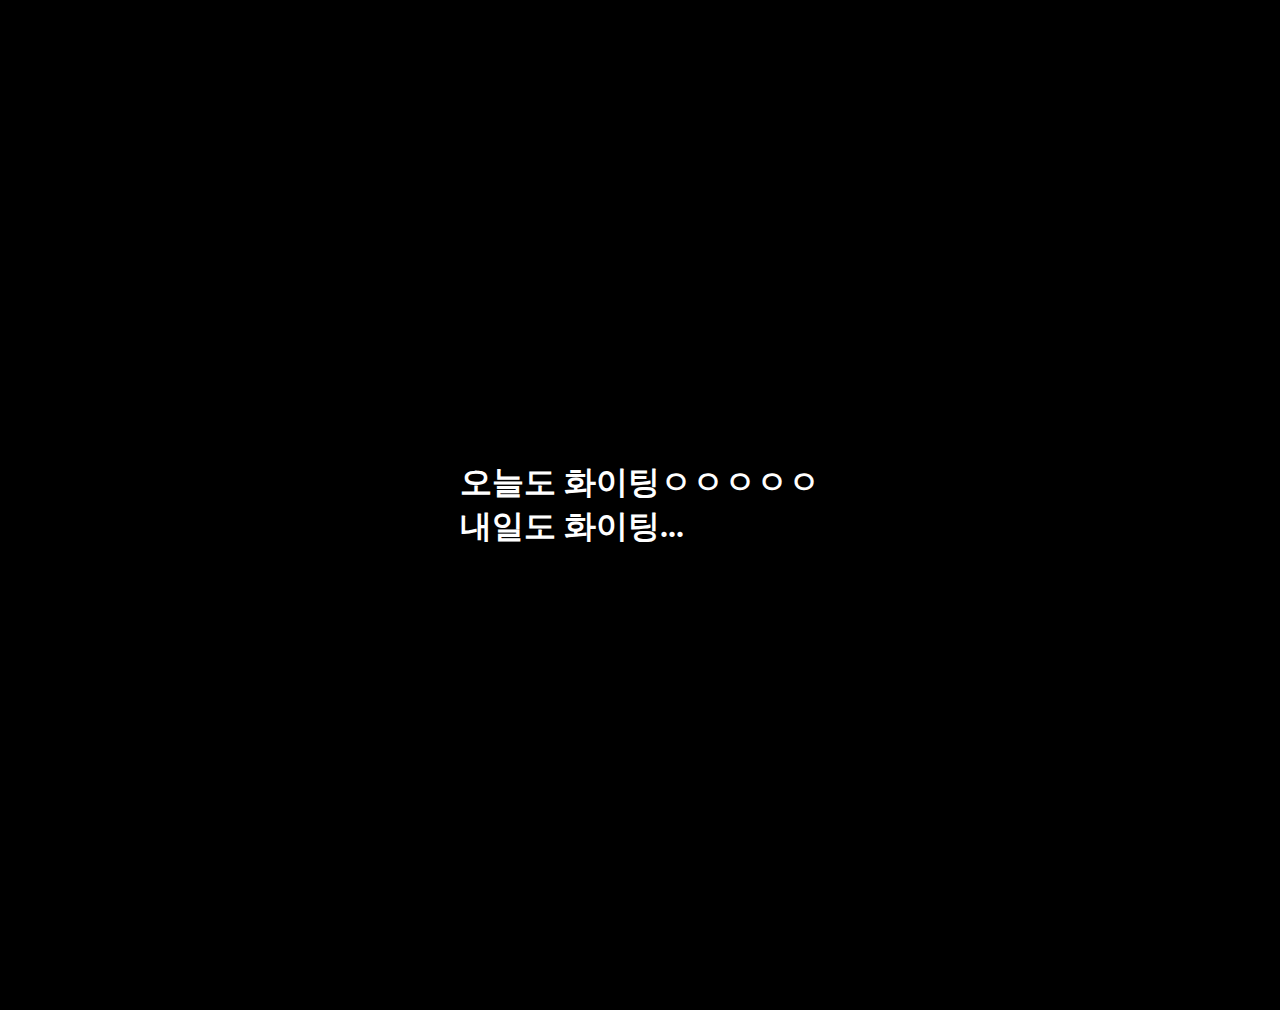
==== index.html @ cc757f72 "Merge branch 'main' of https://github.com/HAPPY-JM/tomato-do" ====
<!DOCTYPE html>
<html lang="ko">
  <head>
    <meta charset="UTF-8" />
    <meta http-equiv="X-UA-Compatible" content="IE=edge" />
    <meta name="viewport" content="width=device-width, initial-scale=1.0" />
    <meta
      name="description"
      content="오늘도 Tomato-do와 함께 알찬 하루 보내세요!"
    />
    <meta property="og:type" content="website" />
    <meta property="og:title" content="오늘도 알차게! :: Tomato-do" />
    <meta
      property="og:description"
      content="뽀모도로 타이머와 투두리스트로 소중한 시간을 관리해보세요"
    />
    <meta property="og:image" content="./img/logo_og.png" />
    <link
      rel="icon"
      href="./img/favicon.ico"
      type="image/x-icon"
      sizes="16x16"
    />
    <link rel="stylesheet" type="text/css" href="tomato-do.css" />
    <script
      src="https://kit.fontawesome.com/062162edd7.js"
      crossorigin="anonymous"
    ></script>
    <script src="https://use.fontawesome.com/releases/v5.2.0/js/all.js"></script>
    <link
      href="https://fonts.googleapis.com/icon?family=Material+Icons"
      rel="stylesheet"
    />
    <!-- Dexie.js CDN -->
    <script src="https://unpkg.com/dexie/dist/dexie.js"></script>
    <script src="index.js" type="module" defer></script>
    
    <title>오늘도 Tomato-do !</title>
  </head>
  <body>
    <header id="HEADER">
      <div class="logo">
        <img src="./img/logo.png" alt="로고" style="height: 6.5vh" ; />
        <span class="logo-title">Tomato-do</span>
      </div>
      <div id="gear">
        <input type="checkbox" id="layerPopup" />
        <label for="layerPopup" id="gear_popup">
          <i class="material-icons qIcon" , style="font-size: 50px"
            >question_mark</i
          >
        </label>
        <div id="layer_bg">
          <div id="popup">
            <h3>
              뽀모도로 란?
              <label for="layerPopup">X</label>
            </h3>
            25분간 집중해서 일을 한 다음 5분간 휴식하는 방식입니다.<br /><br />
            Tomato-do로 소중한 시간을 관리해보세요!
          </div>
        </div>
    <div id="badgeContent" style="display:none;padding:25px;font-size: 50px;background-color: ivory;height:300px;width:30% ;position:fixed;left:35%;top:30px">
      <button style="font-size: 15px;" id="closeBtn">닫기</button>
      <div id="badgeList">
        
        
        
        
        
      </div>
    </div>
    <i class="fa-solid fa-box" , style="font-size: 50px;" id="badgeBox"></i>
    
    
    
    
    
  </header>

    <!-- <body> -->
    <div id="TODO_LIST">
      <div class="profile">
        <label className="input-file-button" for="input-file">
          <img
            id="input-photo"
            src="./img/profile_pic.jpg"
            alt="profile_pic"
            ;
          />
        </label>
        <!-- <div class="profile_info"> -->
        <input
          type="file"
          id="input-file"
          style="display: none"
          accept="image/gif,image/jpeg,image/png"
        />
        <input id="profile_name" type="input" placeholder="이름" />
        <span class="profile_greeting">님 안녕하세요!</span>
        <!-- </div> -->
      </div>

      <div class="todo_list">
        <div class="todo_title">
          <span class="title_text"> To Do List</span>
          <!-- <button class="title_edit_btn"><i class="fa-solid fa-pencil"></i></button> -->
        </div>

        <div class="todo_plus">
          <form action="">
            <input id="todo" type="input" placeholder="할 일을 작성해주세요!" />
            <input id="todo_submit_btn" type="submit" value="추가" />
          </form>
        </div>

        <div class="todo_list list">
          <ul class="list_check" id="list_check">
            <!-- 동적으로 불러오기-->
          </ul>
        </div>

        <div class="todo_button">
          <form class="todo_clear_container" action="">
            <button id="todo_clear_btn" style="visibility: hidden">
              초기화
            </button>
          </form>
        </div>
      </div>
    </div>

    <div id="TIMER">
      <div id="today_date">
        <script>
          date = new Date();
          const week_saying = [
            "즐거운 ",
            "힘차게 시작하는 ",
            "파이팅 넘치게! ",
            "새로운 마음으로 ",
            "추진력이 필요한 ",
            "불타는 ",
            "신나는 ",
          ];
          const week = ["일", "월", "화", " 수", "목", "금", "토"];
          year = date.getFullYear();
          month = date.getMonth() + 1;
          day = date.getDate();
          document.getElementById("today_date").innerHTML =
            week_saying[date.getDay()] +
            month +
            "월 " +
            day +
            "일 " +
            week[date.getDay()] +
            "요일";
        </script>
      </div>
      <!-- /* timer */ -->
      <!-------------------타이머 애니메이션 시작---------------------->
      <div class="tomatoAnimationBox_main">
        <div id="tomatoAnimation">
          <img
            src="./img/tomatoGreen.svg"
            alt=""
            height="300px"
            width="300px"
            class="mask"
          />
          <img
            src="./img/tomatoRed.svg"
            alt=""
            height="300px"
            width="300px"
            class="mask masking"
          />
          <img src="./img/moon (6).png" alt="" class="moon" />
          <!-- 달사진 테스트용 -->
        </div>
      </div>
      <!-------------------타이머 애니메이션 종료---------------------->
      <div class="timerBox_main">
        <div class="timer">
          <div class="focus timer_clock">
            <span id="focus_min">25</span>:<span id="focus_sec">00</span>
          </div>
          <div class="timer_name">
            <span class="focusChangeColor">집중</span>시간
          </div>
        </div>

        <div class="timer">
          <div class="rest timer_clock">
            <span id="rest_min">05</span>:<span id="rest_sec">00</span>
          </div>

          <div class="timer_name">
            <span class="restChangeColor">휴식</span>시간
          </div>
        </div>
      </div>
      <div class="start_time_btn">
        <!-- 집중-휴식시간 정하는 옵션 버튼을 위해 만든 div영역 -->
        <input type="button" class="start_option1" value="25분-5분" />
        <input type="button" class="start_option2" value="50분-10분" />
      </div>
      <div class="timer_btn_collection">
        <!-- start, stop, reset 버튼 생성을 위해 div추가 -->
        <button class="timerBox_startButton">Start!</button>
        <button class="timerBox_stopButton" style="display: none;">Stop</button>    
        <button class="timerBox_resetButton" style="display: none;">Reset</button>
        <!-- 밑의 부분은 타이머 버튼 작동위한 코드임. index,js 부분과 index.html부분, badgeTimer.js 주석 함께 지워야함. -->
        <!-- <button id="DbtestBtn">test data 넣기</button> -->
      </div>
    </div>

    <button class="mode_change day" id="mode_btn">
      <i class="material-icons icon" style="color: rgb(70, 70, 70)"
        >dark_mode</i
      >
      <i
        class="material-icons icon"
        style="color: rgb(70, 70, 70); display: none"
        >light_mode</i
      >
    </button>
    <footer>
      <p>contributed by 김동철 이수정 서정민 지재영 배성현 박태훈 @elice</p>
    </footer>
    <div id="welcomePage">
      <h1 id="welcomeText">
        오늘도 화이팅ㅇㅇㅇㅇㅇ<br />
        내일도 화이팅...
      </h1>
    </div>
    <script src="timer.js"></script>
  </body>
</html>
---- tomato-do.css ----
body {
  /*화면 초기화*/
  margin: 0;
  padding: 0;
  border: 0;
  font-size: 100%;
  vertical-align: middle;
  background-color: #fff;
  width: 100%;
  min-height: 100vh;
  font-family: "NEXON Lv1 Gothic OTF";
  display: grid;
  position: relative;
  grid-gap: 0;
  grid-template-columns: repeat(2, 1fr);
  grid-template-rows: minmax(auto, auto);
  grid-template-areas:
    "header header"
    "todo_list  timer"
    "footer footer";
}

/* header */
header {
  grid-area: header;
  vertical-align: baseline;
  position: sticky;
  height: 8vh;
  top: 0px;
  background-color: #fff;
  box-shadow: 2px 2px 1px rgba(0, 0, 0, 0.1);
  padding-left: 32px;
  padding-right: 32px;
  display: flex;
  align-items: center;
  justify-content: space-between;
  z-index: 1;
}

.logo {
  grid-area: logo;
  display: flex;
  align-items: center;
  justify-content: center;
}

.logo-title {
  grid-area: logo-title;
  padding-left: 5px;
  font-family: "yg-jalnan";
  font-size: 48px;
  color: #555555;
  cursor: default;
}

#today_date {
  grid-area: date;
  text-align: center;
  margin-top: 24px;
  font-family: "TmoneyRoundWindExtraBold";
  font-size: 30px;
  color: #555555;
  text-transform: uppercase;
  line-height: 1.2;
  background-image: linear-gradient(transparent calc(100% - 10px), #ffd000 3px);
  background-repeat: no-repeat;
  background-size: 0% 100%;
  transition: background-size 0.5s;
}

#today_date.color {
  background-image: linear-gradient(transparent 60%, #ffd000 40%);
}
#today_date:hover {
  background-size: 100% 100%;
}

/* nav */
nav {
  display: flex;
  align-items: center;
  justify-content: space-between;
}

.nav-info {
  display: flex;
}

#gear_popup:hover {
  animation: rotate_image 6s linear infinite;
  transform-origin: 50% 50%;
  cursor: pointer;
}
@keyframes rotate_image {
  100% {
    transform: rotate(360deg);
  }
}

/*pop up*/

ul,
li {
  list-style: none;
}

a {
  text-decoration: none;
}

#layerPopup {
  display: none;
  position: fixed;
}

#layerPopup + label {
  display: inline-block;
  color: #333;
}

#layer_bg {
  display: none;
  width: 100%;
  height: 100%;
  background: rgba(0, 0, 0, 0.5);
}

#layer_bg > #popup {
  position: absolute;
  top: 130px;
  right: -40px;
  padding: 1px 15px;
  box-sizing: border-box;
  border-radius: 15px;
  border-top-right-radius: 0;
  transform: translate(-50%, -50%);
  width: 240px;
  height: 170px;
  background: #fff;
  /* border: 1px solid black; */
  box-shadow: 2px 4px 10px rgba(0, 0, 0, 0.5);
}

#layer_bg > #popup > h2 {
  margin-bottom: 25px;
}

#layer_bg > #popup > h2 > label {
  float: top;
}

#layerPopup:checked + label + #layer_bg {
  display: block;
}

#popup h3 label {
  margin-left: 80px;
}

/* main */

#TODO_LIST {
  grid-area: todo_list;
  background-color: #3aa694;
  display: block;
  min-height: 100vh;
  padding-left: 15px;
  padding-right: 15px;
  color: #fff;
}

.profile {
  display: flex;
  font-family: "TmoneyRoundWindExtraBold";
  font-size: 30px;
  margin-top: 20px;
  margin-bottom: 20px;
  align-items: center;
}

#profile_name {
  width: min(120px);
  border-top: none;
  border-left: none;
  border-right: none;
  border-bottom: 3px solid #256d61;
  background-color: #3aa694;
  font-family: "TmoneyRoundWindExtraBold";
  text-align: center;
  font-size: 30px;
  color: white;
  outline: none;
}

#profileinput {
  background-image: url("./img/profile_pic.jpg");
  width: 40px;
  height: 40px;
  border-radius: 100%;
}

#input-photo {
  cursor: pointer;
  width: 50px;
  height: 50px;
  border-radius: 100%;
}

.title_text {
  font-family: "NEXON Lv1 Gothic OTF Bold";
  font-weight: bold;
  font-size: 40px;
}

.todo_plus {
  display: inline-block;
  align-items: center;
  width: 90%;
  box-sizing: border-box;
  margin-top: 15px;
  margin: 20px;
}

.todo_title {
  margin-left: 20px;
  margin-right: 20px;
  margin-top: 20px;
}

#todo {
  width: 85%;
  height: min(30px);
  font-family: "TmoneyRoundWindRegular";
  font-size: 15px;
  border: 3px solid #256d61;
  border-radius: 0.5rem;
}

#todo_submit_btn {
  width: 10%;
  height: 40px;
  background-color: #cccccc;
  border: none;
  border-radius: 0.5rem;
  font-family: "TmoneyRoundWindRegular";
  font-size: 15px;
  cursor: pointer;
}

.list_check {
  align-items: left;
  width: 100%;
  font-family: "TmoneyRoundWindRegular";
}

.list_edit_btn,
.list_delete_btn {
  width: 3vw;
  height: 3vh;
  background-color: #fff;
  border: none;
  border-radius: 10rem;
  margin: 5px;
  box-shadow: 1px 2px 2px #d0d0d0;
}

.list_edit_btn:hover {
  background-color: #3aa694;
  color: #fff;
}
.list_delete_btn:hover {
  background-color: tomato;
  color: #fff;
}

#todo_update {
  border-top: none;
  border-left: none;
  border-right: none;
  border-bottom: 3px, #256d61;
  outline: none;
}

#todo_update:hover {
  background-color: #deece6;
}

#todo_update_submit_btn {
  background-color: #cccccc;
  border: none;
  border-radius: 0.5rem;
  font-family: "TmoneyRoundWindRegular";
  font-size: 15px;
  cursor: pointer;
}

.todo_list {
  background-color: #fff;
  border-radius: 1rem;
  border: none;
  color: black;
  overflow-x: hidden;
  word-break: break-all;
  margin-bottom: 15px;
}

.todo_list::-webkit-scrollbar {
  width: 8px;
}
.todo_list::-webkit-scrollbar-thumb {
  background-color: rgba(0, 0, 0, 0.308);
  border-radius: 20px;
  box-shadow: inset -2px -2px 7px rgba(110, 110, 110, 0.822);
}
.todo_list::-webkit-scrollbar-track {
  background-color: #ededee;
  border-radius: 20px;
}

.list_check {
  list-style-type: none;
  padding-inline-start: 20px;
  max-height: 400px;
}

/* span 태그 부분 일정한 길이로 설정 */
.list_name {
  display: inline-block;
  width: 70%;
}
/* 수정, 삭제 버튼 크기 조정 */
.list_edit_btn {
  font-size: 15px;
  padding: 0;
}

.list_delete_btn {
  font-size: 15px;
  padding: 0;
}

.todo_list list {
  margin: 0;
  padding: 0;
}

.todo_button {
  display: block;
  align-items: center;
  width: 89%;
  box-sizing: border-box;
  margin: 20px;
}

.todo_clear_container {
  display: flex;
  justify-content: flex-end;
}

#todo_clear_btn {
  width: 18%;
  height: 40px;
  background-color: #cccccc;
  border: none;
  border-radius: 0.5rem;
  font-family: "TmoneyRoundWindRegular";
  font-size: 15px;
  cursor: pointer;
}

/* timer */

#TIMER {
  grid-area: timer;
  padding-left: 15px;
  padding-right: 15px;
  display: block;
  min-height: 100vh;
  align-items: center;
  justify-content: center;
  background-color: #e9e9e9;
  place-items: center;
}

#timerBox {
  font-size: 25px;
  color: #555555;
}

.timerBox_main {
  display: flex;
  align-items: center;
  justify-content: center;
}

.tomatoAnimationBox_main {
  padding: 30px;
}

.timer {
  padding-top: 20px;
  padding-bottom: 20px;
}

.timer_clock {
  font-family: "LAB디지털";
  font-size: 80px;
  text-align: center;
  width: 180px;
  text-align: center;
}

.timer_name {
  text-align: center;
  font-family: "Cafe24Ssurround";
  font-size: 40px;
  text-transform: uppercase;
  line-height: 1.2;
  background-image: linear-gradient(transparent calc(100% - 8px), #fff 2px);
  background-repeat: no-repeat;
  background-size: 0% 100%;
  transition: background-size 0.5s;
}

.timer_name.color {
  background-image: linear-gradient(transparent 60%, #ffd000 40%);
}
.timer_name:hover {
  background-size: 100% 100%;
}

.timer_clock {
  padding: 20px;
}

.timer_btn_collection {
  display: flex;
  font-size: 30px;
  align-items: center;
  justify-content: center;
}

.start_time_btn {
  display: flex;
  align-items: center;
  justify-content: center;
}

.start_option1,
.start_option2 {
  cursor: pointer;
  color: #555555;
  margin: 15px;
  font-size: 20px;
  padding: 10px;
  font-family: "TmoneyRoundWindExtraBold";
  background-color: #fff;
  border: none;
  border-radius: 2rem;
  box-shadow: 1px 1px 6px #d0d0d0;
}

.start_option1:hover {
  background-color: #3aa694;
}
.start_option2:hover {
  background-color: #3aa694;
}

.start_option1:focus {
  background-color: #3aa694;
  color: #fff;
}
.start_option2:focus {
  background-color: #3aa694;
  color: #fff;
}

.timerBox_startButton,
.timerBox_stopButton,
.timerBox_resetButton {
  cursor: pointer;
  width: 200px;
  padding: 10px;
  margin: 10px;
  color: #555555;
  font-size: 30px;
  font-family: "yg-jalnan";
  border: none;
  background-color: white;
  border-radius: 1rem;
  box-shadow: 1px 1px 6px #d0d0d0;
}

.timerBox_startButton:hover {
  background-color: rgb(255, 196, 0);
  color: #fff;
}
.timerBox_stopButton:hover {
  background-color: tomato;
  color: #fff;
}
.timerBox_resetButton:hover {
  background-color: #3aa694;
  color: #fff;
}

footer {
  grid-area: footer;
  position: relative;
  display: flex;
  bottom: 0px;
  height: 2vh;
  padding: 10px;
  background-color: #c1cdc8;
  font-size: 15px;
  color: rgb(103, 107, 124);
  align-items: center;
  justify-content: center;
}

.mode_change {
  position: fixed;
  display: flex;
  align-items: center;
  justify-content: center;
  right: 2%;
  bottom: 5%;
  z-index: 100;
  background-color: #ececec;
  width: 50px;
  height: 50px;
  border-radius: 50%;
  border: none;
  cursor: pointer;
  box-shadow: 1px 2px 2px #d0d0d0;
}

.mode_change i {
  font-size: 40px;
}

/* 화면 축소시 & 모바일 브라우저 */
@media screen and (max-width: 950px) {
  body {
    display: grid;
    grid-template-columns: minmax(auto, auto);
    grid-template-rows: minmax(auto, auto);
    grid-template-areas:
      "header"
      "todo_list"
      "timer"
      "footer";
  }

  header {
    padding-left: 5px;
    padding-right: 5px;
    align-items: center;
    justify-content: center;
  }

  /* #today_date {
    display: none;
  } */

  #gear {
    display: none;
  }

  .list_check {
    max-height: 300px;
  }

  .todo_list {
    margin-bottom: 15px;
  }

  #today_date {
    font-size: 22px;
  }

  #TODO_LIST {
    max-height: 100%;
  }

  #todo {
    width: 84%;
  }

  #todo_submit_btn {
    width: 11%;
  }

  #TIMER {
    height: 100%;
  }

  .timerBox_main {
    justify-content: space-around;
  }

  .timer_clock {
    padding: 0 14px;
    font-size: 72px;
  }

  .timerBox_startButton,
  .timerBox_stopButton,
  .timerBox_resetButton {
    width: 170px;
  }

  footer {
    bottom: 0;
    font-size: smaller;
    text-align: center;
    justify-content: center;
    word-break: break-all;
  }
}

/* 폰트 */
@font-face {
  font-family: "yg-jalnan";
  src: url("https://cdn.jsdelivr.net/gh/projectnoonnu/noonfonts_four@1.2/JalnanOTF00.woff")
    format("woff");
  font-weight: normal;
  font-style: normal;
}
@font-face {
  font-family: "NEXON Lv1 Gothic OTF";
  src: url("https://cdn.jsdelivr.net/gh/projectnoonnu/noonfonts_20-04@2.1/NEXON Lv1 Gothic OTF.woff")
    format("woff");
  font-weight: normal;
  font-style: normal;
}
@font-face {
  font-family: "NEXON Lv1 Gothic OTF Bold";
  src: url("https://cdn.jsdelivr.net/gh/projectnoonnu/noonfonts_20-04@2.1/NEXON Lv1 Gothic OTF Bold.woff")
    format("woff");
  font-weight: normal;
  font-style: normal;
}
@font-face {
  font-family: "TmoneyRoundWindRegular";
  src: url("https://cdn.jsdelivr.net/gh/projectnoonnu/noonfonts_20-07@1.0/TmoneyRoundWindRegular.woff")
    format("woff");
  font-weight: normal;
  font-style: normal;
}
@font-face {
  font-family: "TmoneyRoundWindExtraBold";
  src: url("https://cdn.jsdelivr.net/gh/projectnoonnu/noonfonts_20-07@1.0/TmoneyRoundWindExtraBold.woff")
    format("woff");
  font-weight: normal;
  font-style: normal;
}
@font-face {
  font-family: "LAB디지털";
  src: url("https://cdn.jsdelivr.net/gh/projectnoonnu/noonfonts_20-07@1.0/LAB디지털.woff")
    format("woff");
  font-weight: normal;
  font-style: normal;
}
@font-face {
  font-family: "Cafe24Ssurround";
  src: url("https://cdn.jsdelivr.net/gh/projectnoonnu/noonfonts_2105_2@1.0/Cafe24Ssurround.woff")
    format("woff");
  font-weight: normal;
  font-style: normal;
}

/**********타이머 애니메이션 시작**********/
.tomatoAnimationBox_main {
  display: flex;
  align-items: center;
  justify-content: center;
}
#tomatoAnimation {
  display: flex;
}
img.masking {
  position: absolute;

  /* webkit 속성 (크롬O) 크로스브라우징 테스트 괜찮으면 웹킷만 해도 될것 같습니다. 현재 크롬,파이어폭스,사파리 of ios 지원 */
  -webkit-mask-image: url("./img/maskPng.png");
  -webkit-mask-mode: alpha;
  -webkit-mask-repeat: no-repeat;
  -webkit-mask-size: 100%;
  -webkit-mask-position-y: 0px;

  /* 표준 css 속성 (크롬X) */
  /* mask-image: url("./img/maskPng2.png");
  mask-mode: alpha;
  mask-repeat: no-repeat;
  mask-size: 100%;
  mask-position: 0 0px; */
}
/**********타이머 애니메이션 종료**********/

/* night mode  */
:root {
  --night1: #121318;
  --night2: #1a1d24;
  --night3: #2c303b;
  --night4: #bdc0cf;
  --night5: #f7ece1;
}
.night {
  color: var(--night4);
}

header.night,
footer.night,
.todo_list.night {
  background-color: var(--night3);
}

#TODO_LIST.night,
#profile_name.night {
  background-color: var(--night2);
}

#profile_name.night {
  border-bottom: 3px solid var(--night5);
}

#TIMER.night {
  background-color: var(--night1);
}

header.night,
.logo-title.night,
#today_date.night,
.qIcon.night {
  color: rgba(255, 255, 255, 0.9);
}

* {
  transition: background-color 0.3s;
}

#popup.night {
  color: black;
}

.title_text {
  color: #3aa694;
}

#todo.night {
  border: 3px solid var(--night5);
}
.focusChangeColor {
  color: orange;
}

.restChangeColor {
  color: #78e3d8;
}

.title_text.night {
  color: #f7ece1;
}

.focusChangeColor.night {
  color: #f7b801;
}

.restChangeColor.night {
  color: #f18701;
}

.start_time_btn.night > .start_option1:hover,
.start_time_btn.night > .start_option2:hover,
.start_time_btn.night > .start_option1:focus,
.start_time_btn.night > .start_option2:focus {
  background-color: #f18701;
}

#today_date.night {
  background-image: linear-gradient(
    transparent calc(100% - 10px),
    #b0b0b04d 3px
  );
}

/* 나이트모드타이머 ㅡㅡㅡㅡㅡㅡㅡㅡㅡㅡㅡㅡㅡㅡㅡㅡㅡㅡㅡㅡㅡㅡㅡㅡ*/
.moon {
  display: none;
  width: 300px;
  height: 300px;
  overflow: hidden;
  /* 원형이미지가 아니면 아래는 주석처리 */
  /* border-radius: 50%;  
  background-color: #f8f8da; 
  box-shadow: 0 0 30px #dbd0ba;  */
}

/* welcome page 및 이름 입력받기 */
#welcomePage {
  position: absolute;
  width: 100%;
  height: 100%;
  background-color: black;
  color: white;
  z-index: 1000;
  display: flex;
  flex-direction: column;
  justify-content: center;
  align-items: center;
  animation: welcomeAni 3s 1s forwards;
}

@keyframes welcomeAni {
  0% {
    visibility: visible;
  }
  100% {
    visibility: hidden;
    opacity: 0;
  }
}
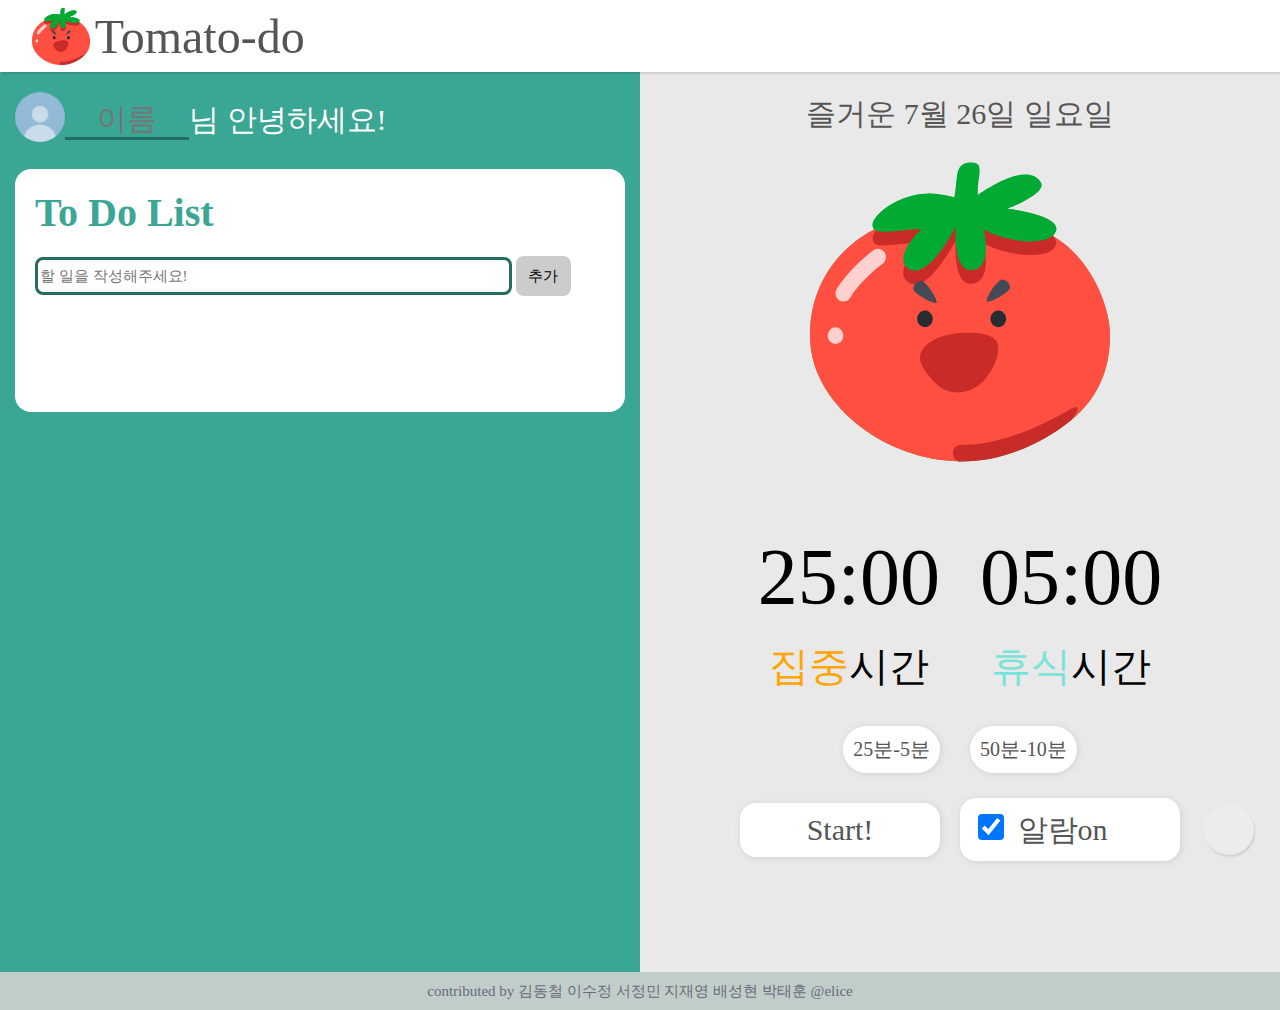
==== commit 281bead5: "(미완성)알람기능구현 테스트를 위해 모든 시간은 5초로 설정되어있습니다. 확정시 버튼 display등 보완 예정입니다. 지원되지 않는 기기는 시간설정 한번 해주고 하시면 될수도있습" ====
--- a/index.html
+++ b/index.html
@@ -34,7 +34,6 @@
     <!-- Dexie.js CDN -->
     <script src="https://unpkg.com/dexie/dist/dexie.js"></script>
     <script src="index.js" type="module" defer></script>
-    
     <title>오늘도 Tomato-do !</title>
   </head>
   <body>
@@ -60,23 +59,8 @@
             Tomato-do로 소중한 시간을 관리해보세요!
           </div>
         </div>
-    <div id="badgeContent" style="display:none;padding:25px;font-size: 50px;background-color: ivory;height:300px;width:30% ;position:fixed;left:35%;top:30px">
-      <button style="font-size: 15px;" id="closeBtn">닫기</button>
-      <div id="badgeList">
-        
-        
-        
-        
-        
-      </div>
-    </div>
-    <i class="fa-solid fa-box" , style="font-size: 50px;" id="badgeBox"></i>
-    
-    
-    
-    
-    
-  </header>
+      </div>
+    </header>
 
     <!-- <body> -->
     <div id="TODO_LIST">
@@ -122,9 +106,7 @@
 
         <div class="todo_button">
           <form class="todo_clear_container" action="">
-            <button id="todo_clear_btn" style="visibility: hidden">
-              초기화
-            </button>
+            <button id="todo_clear_btn" style="visibility: hidden;">초기화</button>
           </form>
         </div>
       </div>
@@ -208,10 +190,17 @@
       <div class="timer_btn_collection">
         <!-- start, stop, reset 버튼 생성을 위해 div추가 -->
         <button class="timerBox_startButton">Start!</button>
-        <button class="timerBox_stopButton" style="display: none;">Stop</button>    
-        <button class="timerBox_resetButton" style="display: none;">Reset</button>
-        <!-- 밑의 부분은 타이머 버튼 작동위한 코드임. index,js 부분과 index.html부분, badgeTimer.js 주석 함께 지워야함. -->
-        <!-- <button id="DbtestBtn">test data 넣기</button> -->
+        <button class="timerBox_stopButton" style="display: none">Stop</button>
+        <button class="timerBox_resetButton" style="display: none">
+          Reset
+        </button>
+        <!-- 타이머 알람 체크박스 -->
+      <div class="timer_snd">
+        <label>
+          <input type="checkbox" class = "snd_check" id="snd_check" checked />
+          <span id="snd_text" class = "snd_check">알람on</span>
+        </label>
+      </div>
       </div>
     </div>
 
@@ -228,12 +217,6 @@
     <footer>
       <p>contributed by 김동철 이수정 서정민 지재영 배성현 박태훈 @elice</p>
     </footer>
-    <div id="welcomePage">
-      <h1 id="welcomeText">
-        오늘도 화이팅ㅇㅇㅇㅇㅇ<br />
-        내일도 화이팅...
-      </h1>
-    </div>
     <script src="timer.js"></script>
   </body>
 </html>
--- a/tomato-do.css
+++ b/tomato-do.css
@@ -138,7 +138,7 @@
   height: 170px;
   background: #fff;
   /* border: 1px solid black; */
-  box-shadow: 2px 4px 10px rgba(0, 0, 0, 0.5);
+  box-shadow: 1px 2px 2px #d0d0d0;
 }
 
 #layer_bg > #popup > h2 {
@@ -405,8 +405,6 @@
 .timer_clock {
   font-family: "LAB디지털";
   font-size: 80px;
-  text-align: center;
-  width: 180px;
   text-align: center;
 }
 
@@ -722,8 +720,8 @@
   background-color: var(--night2);
 }
 
-#profile_name.night {
-  border-bottom: 3px solid var(--night5);
+#profile_name.night{
+  border-bottom: 3px solid var(--night5); 
 }
 
 #TIMER.night {
@@ -749,7 +747,7 @@
   color: #3aa694;
 }
 
-#todo.night {
+#todo.night{ 
   border: 3px solid var(--night5);
 }
 .focusChangeColor {
@@ -772,9 +770,9 @@
   color: #f18701;
 }
 
-.start_time_btn.night > .start_option1:hover,
-.start_time_btn.night > .start_option2:hover,
-.start_time_btn.night > .start_option1:focus,
+.start_time_btn.night > .start_option1:hover ,
+.start_time_btn.night > .start_option2:hover , 
+.start_time_btn.night > .start_option1:focus ,
 .start_time_btn.night > .start_option2:focus {
   background-color: #f18701;
 }
@@ -798,27 +796,23 @@
   box-shadow: 0 0 30px #dbd0ba;  */
 }
 
-/* welcome page 및 이름 입력받기 */
-#welcomePage {
-  position: absolute;
-  width: 100%;
-  height: 100%;
-  background-color: black;
-  color: white;
-  z-index: 1000;
-  display: flex;
-  flex-direction: column;
-  justify-content: center;
-  align-items: center;
-  animation: welcomeAni 3s 1s forwards;
-}
-
-@keyframes welcomeAni {
-  0% {
-    visibility: visible;
-  }
-  100% {
-    visibility: hidden;
-    opacity: 0;
-  }
-}
+/* 알람 체크박스 ㅡㅡㅡㅡㅡㅡㅡㅡㅡㅡㅡㅡㅡㅡㅡㅡ */
+#snd_check {
+  zoom: 2.0;
+}
+#snd_text{
+  user-select: none;
+}
+.timer_snd{
+  cursor: pointer;
+  width: 200px;
+  padding: 10px;
+  margin: 10px;
+  color: #555555;
+  font-size: 30px;
+  font-family: "yg-jalnan";
+  border: none;
+  background-color: white;
+  border-radius: 1rem;
+  box-shadow: 1px 1px 6px #d0d0d0;
+}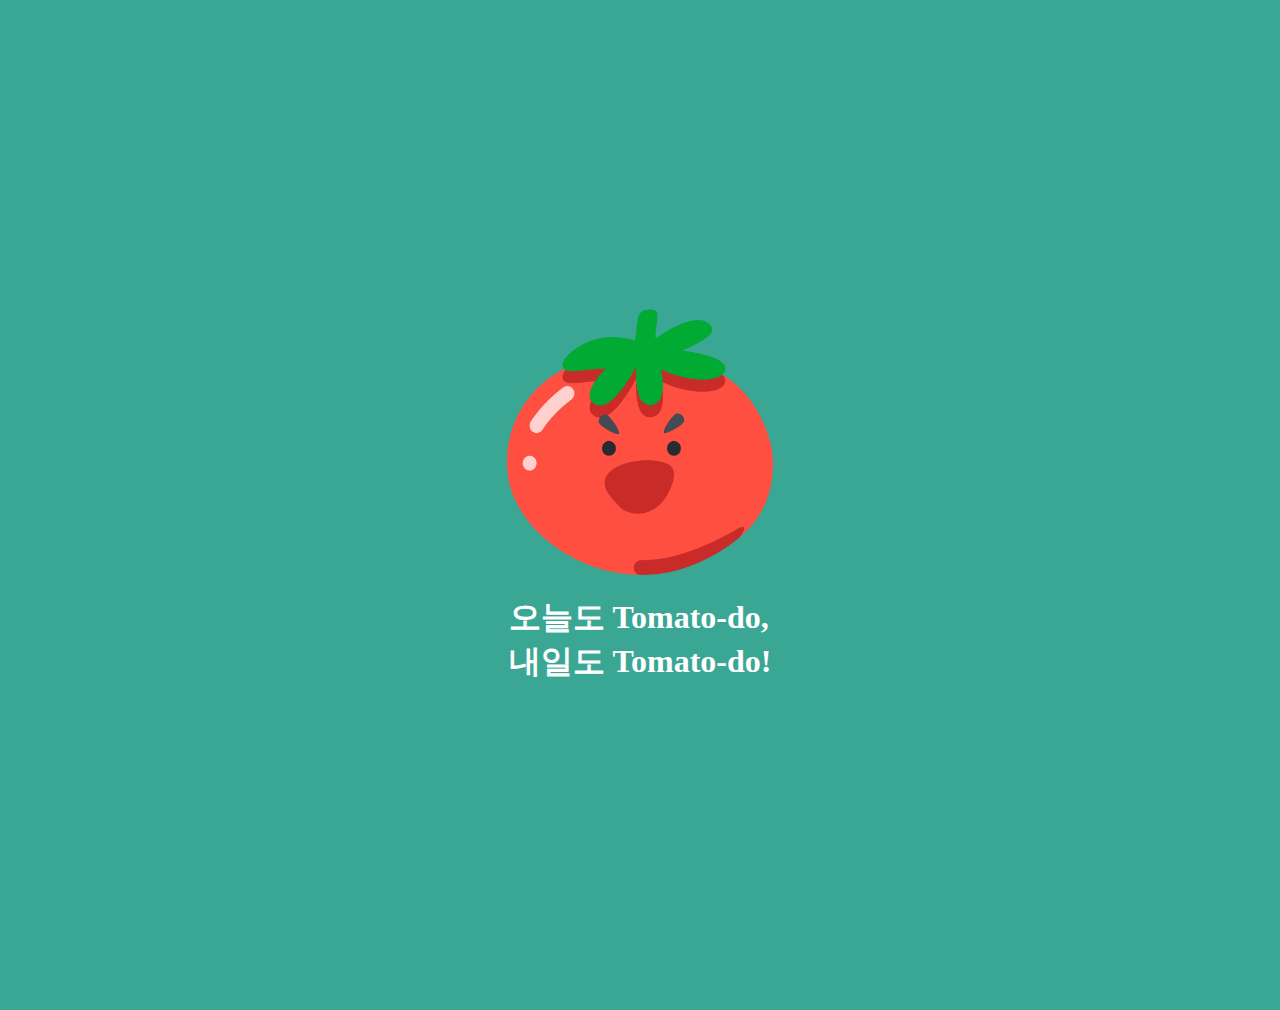
==== commit 3f9ce3f4: "Merge branch 'main' into taehun" ====
--- a/index.html
+++ b/index.html
@@ -34,6 +34,7 @@
     <!-- Dexie.js CDN -->
     <script src="https://unpkg.com/dexie/dist/dexie.js"></script>
     <script src="index.js" type="module" defer></script>
+    
     <title>오늘도 Tomato-do !</title>
   </head>
   <body>
@@ -43,6 +44,13 @@
         <span class="logo-title">Tomato-do</span>
       </div>
       <div id="gear">
+        <div id="badgeContent" style="display:none;padding:25px;font-size: 50px;background-color: ivory;height:300px;width:30% ;position:fixed;left:35%;top:30px">
+          <button style="font-size: 15px;" id="closeBtn">닫기</button>
+          <div id="badgeList">
+    
+          </div>
+        </div>
+        <i class="fa-solid fa-box" , style="cursor: pointer; font-size: 50px;" id="badgeBox"></i>
         <input type="checkbox" id="layerPopup" />
         <label for="layerPopup" id="gear_popup">
           <i class="material-icons qIcon" , style="font-size: 50px"
@@ -59,8 +67,12 @@
             Tomato-do로 소중한 시간을 관리해보세요!
           </div>
         </div>
-      </div>
-    </header>
+    
+    
+    
+    
+    
+  </header>
 
     <!-- <body> -->
     <div id="TODO_LIST">
@@ -106,7 +118,9 @@
 
         <div class="todo_button">
           <form class="todo_clear_container" action="">
-            <button id="todo_clear_btn" style="visibility: hidden;">초기화</button>
+            <button id="todo_clear_btn" style="visibility: hidden">
+              초기화
+            </button>
           </form>
         </div>
       </div>
@@ -190,17 +204,10 @@
       <div class="timer_btn_collection">
         <!-- start, stop, reset 버튼 생성을 위해 div추가 -->
         <button class="timerBox_startButton">Start!</button>
-        <button class="timerBox_stopButton" style="display: none">Stop</button>
-        <button class="timerBox_resetButton" style="display: none">
-          Reset
-        </button>
-        <!-- 타이머 알람 체크박스 -->
-      <div class="timer_snd">
-        <label>
-          <input type="checkbox" class = "snd_check" id="snd_check" checked />
-          <span id="snd_text" class = "snd_check">알람on</span>
-        </label>
-      </div>
+        <button class="timerBox_stopButton" style="display: none;">Stop</button>    
+        <button class="timerBox_resetButton" style="display: none;">Reset</button>
+        <!-- 밑의 부분은 타이머 버튼 작동위한 코드임. index,js 부분과 index.html부분, badgeTimer.js 주석 함께 지워야함. -->
+        <!-- <button id="DbtestBtn">test data 넣기</button> -->
       </div>
     </div>
 
@@ -217,6 +224,14 @@
     <footer>
       <p>contributed by 김동철 이수정 서정민 지재영 배성현 박태훈 @elice</p>
     </footer>
-    <script src="timer.js"></script>
+    <div id="welcomePage">
+      <!-- 기존 문구 수정 및 이미지 추가 -->
+      <img src="./img/logo.png" alt="로고" style="height: 30vh"; />
+      <h1 id="welcomeText">
+        오늘도 Tomato-do,<br>
+        내일도 Tomato-do!
+      </h1>
+    </div>
+    <script src="timer.js" type="module"></script>
   </body>
 </html>
--- a/tomato-do.css
+++ b/tomato-do.css
@@ -86,6 +86,11 @@
   display: flex;
 }
 
+#gear {
+  display: flex;
+  align-items: center;
+}
+
 #gear_popup:hover {
   animation: rotate_image 6s linear infinite;
   transform-origin: 50% 50%;
@@ -127,8 +132,8 @@
 
 #layer_bg > #popup {
   position: absolute;
-  top: 130px;
-  right: -40px;
+  top: 120px;
+  right: -42px;
   padding: 1px 15px;
   box-sizing: border-box;
   border-radius: 15px;
@@ -138,7 +143,7 @@
   height: 170px;
   background: #fff;
   /* border: 1px solid black; */
-  box-shadow: 1px 2px 2px #d0d0d0;
+  box-shadow: 2px 4px 10px rgba(0, 0, 0, 0.5);
 }
 
 #layer_bg > #popup > h2 {
@@ -406,6 +411,7 @@
   font-family: "LAB디지털";
   font-size: 80px;
   text-align: center;
+  width: 180px;
 }
 
 .timer_name {
@@ -720,8 +726,8 @@
   background-color: var(--night2);
 }
 
-#profile_name.night{
-  border-bottom: 3px solid var(--night5); 
+#profile_name.night {
+  border-bottom: 3px solid var(--night5);
 }
 
 #TIMER.night {
@@ -747,7 +753,7 @@
   color: #3aa694;
 }
 
-#todo.night{ 
+#todo.night {
   border: 3px solid var(--night5);
 }
 .focusChangeColor {
@@ -770,9 +776,9 @@
   color: #f18701;
 }
 
-.start_time_btn.night > .start_option1:hover ,
-.start_time_btn.night > .start_option2:hover , 
-.start_time_btn.night > .start_option1:focus ,
+.start_time_btn.night > .start_option1:hover,
+.start_time_btn.night > .start_option2:hover,
+.start_time_btn.night > .start_option1:focus,
 .start_time_btn.night > .start_option2:focus {
   background-color: #f18701;
 }
@@ -796,23 +802,28 @@
   box-shadow: 0 0 30px #dbd0ba;  */
 }
 
-/* 알람 체크박스 ㅡㅡㅡㅡㅡㅡㅡㅡㅡㅡㅡㅡㅡㅡㅡㅡ */
-#snd_check {
-  zoom: 2.0;
-}
-#snd_text{
-  user-select: none;
-}
-.timer_snd{
-  cursor: pointer;
-  width: 200px;
-  padding: 10px;
-  margin: 10px;
-  color: #555555;
-  font-size: 30px;
-  font-family: "yg-jalnan";
-  border: none;
-  background-color: white;
-  border-radius: 1rem;
-  box-shadow: 1px 1px 6px #d0d0d0;
-}+/* welcome page 및 이름 입력받기 */
+/* 색상 변경했고 애니메이션 3초에서 1.8초로 변경했습니다 */
+#welcomePage {
+  position: absolute;
+  width: 100%;
+  height: 100%;
+  background-color: #3aa694;
+  color: white;
+  z-index: 1000;
+  display: flex;
+  flex-direction: column;
+  justify-content: center;
+  align-items: center;
+  animation: welcomeAni 1.5s 1s forwards;
+}
+
+@keyframes welcomeAni {
+  0% {
+    visibility: visible;
+  }
+  100% {
+    visibility: hidden;
+    opacity: 0;
+  }
+}
